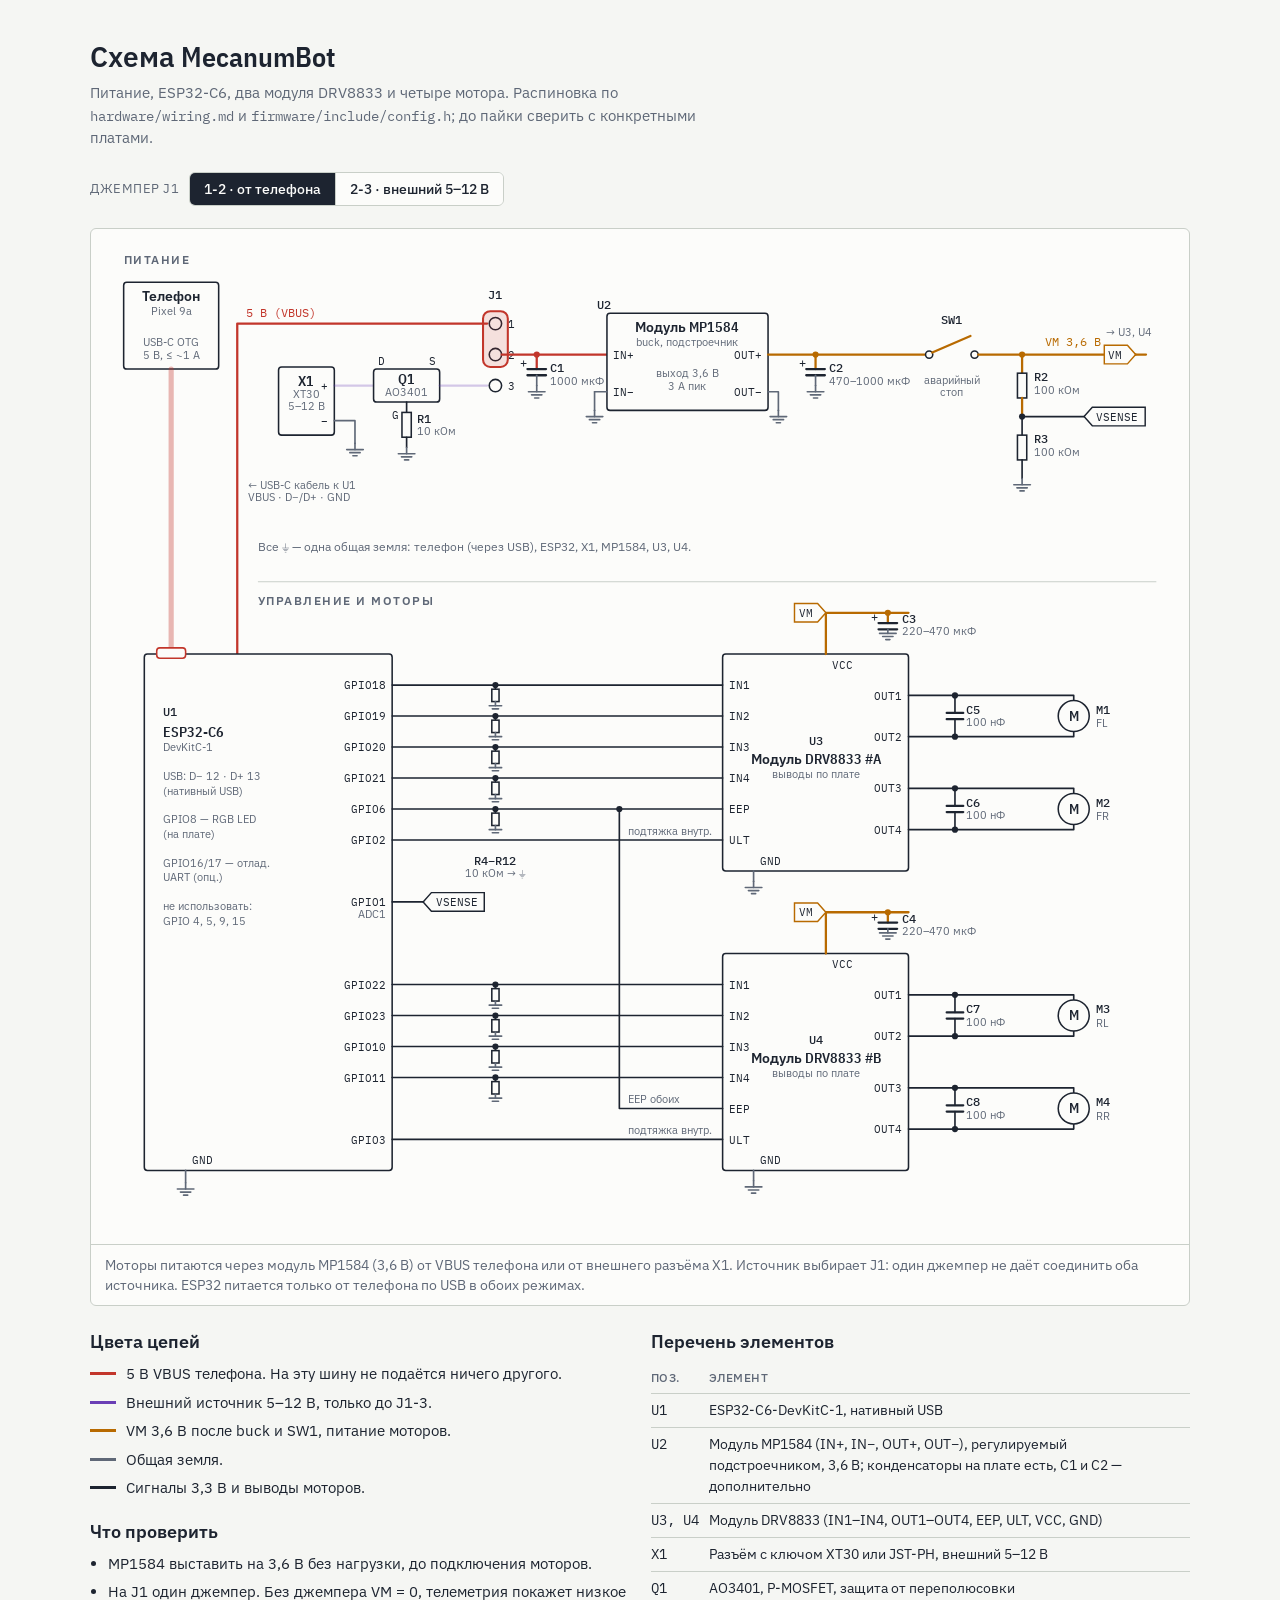
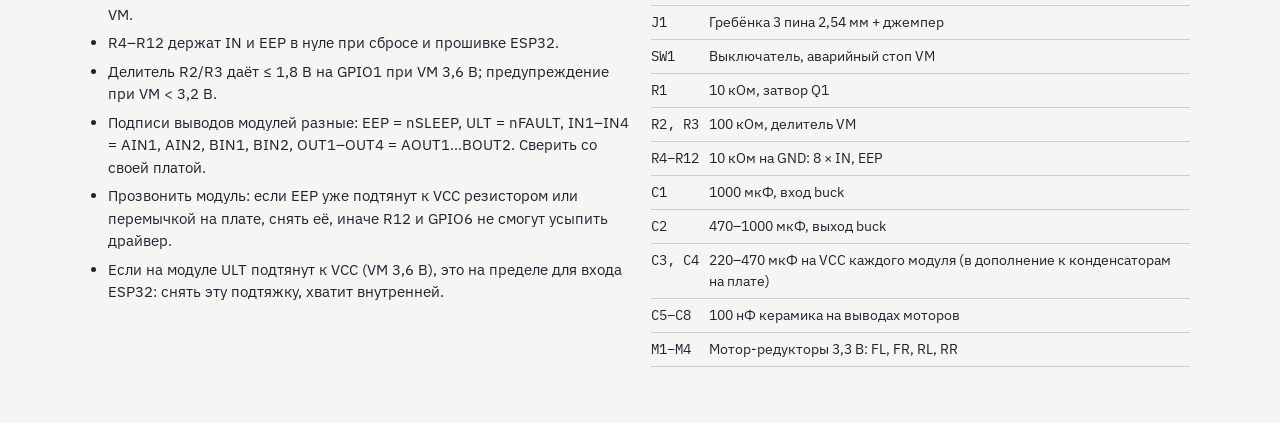
==== hardware/schematic/schematic.html @ 9c764b29 "Move DESIGN.md to docs, schematic to hardware Co-Authored-By: Claude Opus 5.5 <noreply@anthropic.com" ====
<!doctype html>
<html lang="ru">
<meta charset="utf-8">
<meta name="viewport" content="width=device-width, initial-scale=1">
<title>Схема MecanumBot</title>
<link rel="preconnect" href="https://fonts.googleapis.com">
<link rel="stylesheet" href="https://fonts.googleapis.com/css2?family=IBM+Plex+Mono:wght@400;500&family=IBM+Plex+Sans:wght@400;500;600&family=IBM+Plex+Sans+Condensed:wght@500;600&display=swap">
<style>
/* Layout: one wide schematic sheet with a source switch above it; legend and parts list below. */
:root {
  --bg: #f5f6f3; --sheet: #fcfcfa; --ink: #1d2430; --muted: #5f6877; --line: #c9cfc8;
  --v5: #c2362b; --ext: #6a3fb5; --vm: #b86a00; --sig: #1d2430; --gnd: #5f6877;
  --font-body: "IBM Plex Sans", system-ui, sans-serif;
  --font-disp: "IBM Plex Sans Condensed", "IBM Plex Sans", system-ui, sans-serif;
  --font-mono: "IBM Plex Mono", ui-monospace, Menlo, monospace;
}
@media (prefers-color-scheme: dark) { :root:not([data-theme="light"]) {
  --bg: #14171c; --sheet: #1a1e24; --ink: #e3e6ea; --muted: #98a0ab; --line: #343a43;
  --v5: #ff7a6b; --ext: #b69cff; --vm: #f0a640; --sig: #e3e6ea; --gnd: #98a0ab; color-scheme: dark; } }
:root[data-theme="dark"] {
  --bg: #14171c; --sheet: #1a1e24; --ink: #e3e6ea; --muted: #98a0ab; --line: #343a43;
  --v5: #ff7a6b; --ext: #b69cff; --vm: #f0a640; --sig: #e3e6ea; --gnd: #98a0ab; color-scheme: dark; }
body { background: var(--bg); color: var(--ink); font-family: var(--font-body); font-size: 15px; line-height: 1.5; }
main { max-width: 1100px; margin: 0 auto; padding: 28px 16px 48px; display: grid; gap: 22px; }
h1 { font-family: var(--font-disp); font-weight: 600; font-size: 28px; margin: 0; text-wrap: balance; }
h2 { font-family: var(--font-disp); font-weight: 600; font-size: 18px; margin: 0 0 8px; }
.lead { margin: 4px 0 0; color: var(--muted); max-width: 70ch; }
.bar { display: flex; flex-wrap: wrap; gap: 10px; align-items: center; }
.bar span { font-size: 13px; color: var(--muted); letter-spacing: .04em; text-transform: uppercase; }
.seg { display: inline-flex; border: 1px solid var(--line); border-radius: 6px; overflow: hidden; }
.seg button { font: 500 14px var(--font-body); padding: 7px 14px; border: 0; background: var(--sheet); color: var(--ink); cursor: pointer; }
.seg button + button { border-left: 1px solid var(--line); }
.seg button[aria-pressed="true"] { background: var(--ink); color: var(--sheet); }
.seg button:focus-visible { outline: 2px solid var(--vm); outline-offset: -2px; }
figure { margin: 0; background: var(--sheet); border: 1px solid var(--line); border-radius: 6px; }
.scroll { overflow-x: auto; padding: 12px; }
svg { display: block; width: 100%; min-width: 820px; height: auto; }
figcaption { padding: 10px 14px; border-top: 1px solid var(--line); color: var(--muted); font-size: 13.5px; }
.w { fill: none; stroke-width: 1.6; stroke-linejoin: round; stroke-linecap: round; transition: opacity .2s; }
.sig { stroke: var(--sig); } .v5 { stroke: var(--v5); stroke-width: 2.2; } .ext { stroke: var(--ext); stroke-width: 2.2; }
.vm { stroke: var(--vm); stroke-width: 2.2; } .gnd { stroke: var(--gnd); } .mot { stroke: var(--sig); }
.vin { stroke: var(--vin); stroke-width: 2.2; }
.usb { stroke: var(--v5); stroke-width: 5; stroke-opacity: .35; }
.sw { stroke: var(--vm); stroke-width: 2.2; }
.dot { stroke: none; } .dot.sig, .dot.mot { fill: var(--sig); } .dot.vm { fill: var(--vm); } .dot.vin { fill: var(--vin); }
.g line { stroke: var(--gnd); stroke-width: 1.6; stroke-linecap: round; }
.part { fill: var(--sheet); stroke: var(--sig); stroke-width: 1.5; }
.plate { stroke: var(--sig); stroke-width: 2.2; stroke-linecap: round; }
.blk { fill: var(--sheet); stroke: var(--sig); stroke-width: 1.5; }
.port { fill: var(--sheet); stroke: var(--v5); stroke-width: 1.5; }
.jpin { fill: var(--sheet); stroke: var(--sig); stroke-width: 1.5; }
.jcap { fill: var(--vin); fill-opacity: .14; stroke: var(--vin); stroke-width: 2; transition: transform .25s; }
.flag { fill: var(--sheet); stroke-width: 1.4; } .flag.vm { stroke: var(--vm); } .flag.sig { stroke: var(--sig); }
.rule { stroke: var(--line); stroke-width: 1; }
text { fill: var(--ink); font-family: var(--font-body); font-size: 12px; }
.btitle { font-family: var(--font-disp); font-weight: 600; font-size: 14px; }
.ref { font-family: var(--font-mono); font-weight: 500; font-size: 12px; }
.val { fill: var(--muted); font-size: 11px; }
.pin { font-family: var(--font-mono); font-size: 11px; }
.pol { font-family: var(--font-mono); font-size: 12px; }
.mname { font-family: var(--font-disp); font-weight: 600; font-size: 14px; }
.flagt { font-family: var(--font-mono); font-size: 11px; }
.net5 { fill: var(--v5); font-family: var(--font-mono); font-size: 11.5px; }
.netvm { fill: var(--vm); font-family: var(--font-mono); font-size: 11.5px; }
.sect { fill: var(--muted); font-family: var(--font-disp); font-size: 12px; letter-spacing: .12em; font-weight: 600; }
.note { fill: var(--muted); font-size: 12px; }
/* source switch */
figure[data-src="phone"] { --vin: var(--v5); }
figure[data-src="ext"] { --vin: var(--ext); }
figure[data-src="phone"] .ext { opacity: .28; }
figure[data-src="ext"] .v5 { opacity: .28; }
figure[data-src="ext"] #jcap { transform: translateY(30px); }
.cols { display: grid; grid-template-columns: repeat(auto-fit, minmax(300px, 1fr)); gap: 22px; align-items: start; }
.cols > section { min-width: 0; }
.legend { list-style: none; margin: 0; padding: 0; display: grid; gap: 6px; }
.legend li { display: flex; gap: 10px; align-items: baseline; }
.sw-k { flex: 0 0 26px; height: 0; border-top: 3px solid; transform: translateY(-4px); }
ul.rules { margin: 0; padding-left: 18px; display: grid; gap: 6px; }
.tbl { overflow-x: auto; }
table { border-collapse: collapse; width: 100%; font-size: 14px; }
th, td { text-align: left; padding: 6px 10px 6px 0; border-bottom: 1px solid var(--line); vertical-align: top; }
th { font-size: 12px; color: var(--muted); font-weight: 500; letter-spacing: .04em; text-transform: uppercase; }
td:first-child { font-family: var(--font-mono); white-space: nowrap; }
code { font-family: var(--font-mono); font-size: .92em; }
@media (prefers-reduced-motion: reduce) { .w, .jcap { transition: none; } }
</style>
<main>
  <header>
    <h1>Схема MecanumBot</h1>
    <p class="lead">Питание, ESP32-C6, два модуля DRV8833 и четыре мотора. Распиновка по <code>hardware/wiring.md</code> и <code>firmware/include/config.h</code>; до пайки сверить с конкретными платами.</p>
  </header>
  <div class="bar">
    <span>Джемпер J1</span>
    <div class="seg" role="group" aria-label="Положение джемпера J1">
      <button id="src-phone" type="button" aria-pressed="true" data-src="phone">1-2 · от телефона</button>
      <button id="src-ext" type="button" aria-pressed="false" data-src="ext">2-3 · внешний 5–12 В</button>
    </div>
  </div>
  <figure id="sch" data-src="phone">
    <div class="scroll">
<svg viewBox="0 0 1040 960" role="img" aria-label="Принципиальная схема MecanumBot: питание моторов от телефона или внешнего источника через джемпер J1 и MP1584, ESP32-C6 управляет двумя DRV8833 и четырьмя моторами">
<text class="sect" x="20" y="22" text-anchor="start">ПИТАНИЕ</text>
<rect class="blk" x="20" y="40" width="92" height="84" rx="3"/>
<text class="btitle" x="66.0" y="58" text-anchor="middle">Телефон</text>
<text class="val" x="66.0" y="72" text-anchor="middle">Pixel 9a</text>
<text class="val" x="66" y="102" text-anchor="middle">USB-C OTG</text>
<text class="val" x="66" y="114" text-anchor="middle">5 В, ≤ ~1 А</text>
<line class="w usb" x1="66" y1="124" x2="66" y2="400"/>
<text class="val" x="140" y="240" text-anchor="start">← USB-C кабель к U1</text>
<text class="val" x="140" y="252" text-anchor="start">VBUS · D−/D+ · GND</text>
<polyline class="w v5" points="130,400 130,80 372,80"/>
<text class="net5" x="138" y="74" text-anchor="start">5 В (VBUS)</text>
<text class="pin" x="136" y="416" text-anchor="start">5V</text>
<rect class="blk" x="170" y="122" width="54" height="66" rx="3"/>
<text class="btitle" x="197.0" y="140" text-anchor="middle">X1</text>
<text class="val" x="197" y="152" text-anchor="middle">XT30</text>
<text class="val" x="197" y="164" text-anchor="middle">5–12 В</text>
<text class="pin" x="218" y="144" text-anchor="end">+</text>
<text class="pin" x="218" y="178" text-anchor="end">−</text>
<polyline class="w ext" points="224,140 262,140"/>
<polyline class="w gnd" points="224,174 244,174 244,196"/>
<g class="g gnd"><line x1="244" y1="196" x2="244" y2="202"/><line x1="236" y1="202" x2="252" y2="202"/><line x1="239" y1="205" x2="249" y2="205"/><line x1="242" y1="208" x2="246" y2="208"/></g>
<rect class="blk" x="262" y="124" width="64" height="32" rx="3"/>
<text class="btitle" x="294" y="138" text-anchor="middle">Q1</text>
<text class="val" x="294" y="150" text-anchor="middle">AO3401</text>
<text class="pin" x="266" y="120" text-anchor="start">D</text>
<text class="pin" x="322" y="120" text-anchor="end">S</text>
<polyline class="w ext" points="326,140 372,140"/>
<polyline class="w sig" points="294,156 294,166.0"/>
<rect class="part" x="289.5" y="166.0" width="9" height="24"/>
<polyline class="w sig" points="294,190.0 294,200"/>
<text class="ref" x="304" y="176" text-anchor="start">R1</text>
<text class="val" x="304" y="188" text-anchor="start">10 кОм</text>
<g class="g gnd"><line x1="294" y1="200" x2="294" y2="206"/><line x1="286" y1="206" x2="302" y2="206"/><line x1="289" y1="209" x2="299" y2="209"/><line x1="292" y1="212" x2="296" y2="212"/></g>
<text class="pin" x="287" y="172" text-anchor="end">G</text>
<circle class="jpin" cx="380" cy="80" r="6"/>
<text class="pin" x="392" y="84" text-anchor="start">1</text>
<circle class="jpin" cx="380" cy="110" r="6"/>
<text class="pin" x="392" y="114" text-anchor="start">2</text>
<circle class="jpin" cx="380" cy="140" r="6"/>
<text class="pin" x="392" y="144" text-anchor="start">3</text>
<rect id="jcap" class="jcap" x="368" y="68" width="24" height="54" rx="7"/>
<text class="ref" x="380" y="56" text-anchor="middle">J1</text>
<polyline class="w vin" points="386,110 400,110 488,110"/>
<circle class="dot vin" cx="420" cy="110" r="3"/>
<polyline class="w vin" points="420,110 420,124"/>
<line class="plate" x1="411" y1="124" x2="429" y2="124"/>
<line class="plate" x1="411" y1="130" x2="429" y2="130"/>
<text class="pol" x="407" y="122" text-anchor="middle">+</text>
<polyline class="w gnd" points="420,130 420,140"/>
<g class="g gnd"><line x1="420" y1="140" x2="420" y2="146"/><line x1="412" y1="146" x2="428" y2="146"/><line x1="415" y1="149" x2="425" y2="149"/><line x1="418" y1="152" x2="422" y2="152"/></g>
<text class="ref" x="433" y="127" text-anchor="start">C1</text>
<text class="val" x="433" y="139" text-anchor="start">1000 мкФ</text>
<rect class="blk" x="488" y="70" width="156" height="94" rx="3"/>
<text class="btitle" x="566.0" y="88" text-anchor="middle">Модуль MP1584</text>
<text class="val" x="566.0" y="102" text-anchor="middle">buck, подстроечник</text>
<text class="ref" x="478" y="66" text-anchor="start">U2</text>
<text class="val" x="566" y="132" text-anchor="middle">выход 3,6 В</text>
<text class="val" x="566" y="144" text-anchor="middle">3 А пик</text>
<text class="pin" x="494" y="114" text-anchor="start">IN+</text>
<text class="pin" x="494" y="150" text-anchor="start">IN−</text>
<text class="pin" x="638" y="114" text-anchor="end">OUT+</text>
<text class="pin" x="638" y="150" text-anchor="end">OUT−</text>
<polyline class="w gnd" points="476,146 488,146"/>
<polyline class="w gnd" points="476,146 476,164"/>
<g class="g gnd"><line x1="476" y1="164" x2="476" y2="170"/><line x1="468" y1="170" x2="484" y2="170"/><line x1="471" y1="173" x2="481" y2="173"/><line x1="474" y1="176" x2="478" y2="176"/></g>
<polyline class="w gnd" points="644,146 654,146 654,164"/>
<g class="g gnd"><line x1="654" y1="164" x2="654" y2="170"/><line x1="646" y1="170" x2="662" y2="170"/><line x1="649" y1="173" x2="659" y2="173"/><line x1="652" y1="176" x2="656" y2="176"/></g>
<polyline class="w vm" points="644,110 796,110"/>
<circle class="dot vm" cx="690" cy="110" r="3"/>
<polyline class="w vm" points="690,110 690,124"/>
<line class="plate" x1="681" y1="124" x2="699" y2="124"/>
<line class="plate" x1="681" y1="130" x2="699" y2="130"/>
<text class="pol" x="677" y="122" text-anchor="middle">+</text>
<polyline class="w gnd" points="690,130 690,140"/>
<g class="g gnd"><line x1="690" y1="140" x2="690" y2="146"/><line x1="682" y1="146" x2="698" y2="146"/><line x1="685" y1="149" x2="695" y2="149"/><line x1="688" y1="152" x2="692" y2="152"/></g>
<text class="ref" x="703" y="127" text-anchor="start">C2</text>
<text class="val" x="703" y="139" text-anchor="start">470–1000 мкФ</text>
<circle class="jpin" cx="800" cy="110" r="3.5"/>
<circle class="jpin" cx="844" cy="110" r="3.5"/>
<line class="w sw" x1="803" y1="108" x2="840" y2="92"/>
<text class="ref" x="822" y="80" text-anchor="middle">SW1</text>
<text class="val" x="822" y="138" text-anchor="middle">аварийный</text>
<text class="val" x="822" y="150" text-anchor="middle">стоп</text>
<polyline class="w vm" points="847.5,110 1000,110"/>
<text class="netvm" x="912" y="102" text-anchor="start">VM 3,6 В</text>
<circle class="dot vm" cx="890" cy="110" r="3"/>
<polyline class="w vm" points="890,110 890,128.0"/>
<rect class="part" x="885.5" y="128.0" width="9" height="24"/>
<polyline class="w vm" points="890,152.0 890,170"/>
<text class="ref" x="902" y="136" text-anchor="start">R2</text>
<text class="val" x="902" y="148" text-anchor="start">100 кОм</text>
<circle class="dot sig" cx="890" cy="170" r="3"/>
<polyline class="w sig" points="890,170 890,188.0"/>
<rect class="part" x="885.5" y="188.0" width="9" height="24"/>
<polyline class="w sig" points="890,212.0 890,230"/>
<text class="ref" x="902" y="196" text-anchor="start">R3</text>
<text class="val" x="902" y="208" text-anchor="start">100 кОм</text>
<g class="g gnd"><line x1="890" y1="230" x2="890" y2="236"/><line x1="882" y1="236" x2="898" y2="236"/><line x1="885" y1="239" x2="895" y2="239"/><line x1="888" y1="242" x2="892" y2="242"/></g>
<polyline class="w sig" points="890,170 950,170"/>
<polygon class="flag sig" points="950,170 958,161 1009.2,161 1009.2,179 958,179"/>
<text class="flagt" x="962" y="174" text-anchor="start">VSENSE</text>
<polygon class="flag vm" points="1000,110 992,101 969.6,101 969.6,119 992,119"/>
<text class="flagt" x="973.6" y="114" text-anchor="start">VM</text>
<polyline class="w vm" points="1000,110 1010,110"/>
<text class="val" x="1016" y="92" text-anchor="end">→ U3, U4</text>
<text class="note" x="150" y="300" text-anchor="start">Все ⏚ — одна общая земля: телефон (через USB), ESP32, X1, MP1584, U3, U4.</text>
<text class="sect" x="150" y="352" text-anchor="start">УПРАВЛЕНИЕ И МОТОРЫ</text>
<line class="rule" x1="150" y1="330" x2="1020" y2="330"/>
<rect class="blk" x="40" y="400" width="240" height="500" rx="3"/>
<text class="ref" x="58" y="460" text-anchor="start">U1</text>
<text class="btitle" x="58" y="480" text-anchor="start">ESP32-C6</text>
<text class="val" x="58" y="494" text-anchor="start">DevKitC-1</text>
<text class="val" x="58" y="522" text-anchor="start">USB: D− 12 · D+ 13</text>
<text class="val" x="58" y="536" text-anchor="start">(нативный USB)</text>
<text class="val" x="58" y="564" text-anchor="start">GPIO8 — RGB LED</text>
<text class="val" x="58" y="578" text-anchor="start">(на плате)</text>
<text class="val" x="58" y="606" text-anchor="start">GPIO16/17 — отлад.</text>
<text class="val" x="58" y="620" text-anchor="start">UART (опц.)</text>
<text class="val" x="58" y="648" text-anchor="start">не использовать:</text>
<text class="val" x="58" y="662" text-anchor="start">GPIO 4, 5, 9, 15</text>
<rect class="port" x="52" y="394" width="28" height="10" rx="3"/>
<polyline class="w gnd" points="80,900 80,912"/>
<g class="g gnd"><line x1="80" y1="912" x2="80" y2="918"/><line x1="72" y1="918" x2="88" y2="918"/><line x1="75" y1="921" x2="85" y2="921"/><line x1="78" y1="924" x2="82" y2="924"/></g>
<text class="pin" x="86" y="894" text-anchor="start">GND</text>
<rect class="blk" x="600" y="400" width="180" height="210" rx="3"/>
<text class="ref" x="690.0" y="488" text-anchor="middle">U3</text>
<text class="btitle" x="690.0" y="506" text-anchor="middle">Модуль DRV8833 #A</text>
<text class="val" x="690.0" y="520" text-anchor="middle">выводы по плате</text>
<polyline class="w sig" points="280,430 600,430"/>
<text class="pin" x="274" y="434" text-anchor="end">GPIO18</text>
<text class="pin" x="606" y="434" text-anchor="start">IN1</text>
<circle class="dot sig" cx="380" cy="430" r="3"/>
<polyline class="w sig" points="380,430 380,434"/>
<rect class="part" x="376.5" y="434" width="7" height="12"/>
<g class="g gnd"><line x1="380" y1="446" x2="380" y2="450"/><line x1="374" y1="450" x2="386" y2="450"/><line x1="377" y1="453" x2="383" y2="453"/></g>
<polyline class="w sig" points="280,460 600,460"/>
<text class="pin" x="274" y="464" text-anchor="end">GPIO19</text>
<text class="pin" x="606" y="464" text-anchor="start">IN2</text>
<circle class="dot sig" cx="380" cy="460" r="3"/>
<polyline class="w sig" points="380,460 380,464"/>
<rect class="part" x="376.5" y="464" width="7" height="12"/>
<g class="g gnd"><line x1="380" y1="476" x2="380" y2="480"/><line x1="374" y1="480" x2="386" y2="480"/><line x1="377" y1="483" x2="383" y2="483"/></g>
<polyline class="w sig" points="280,490 600,490"/>
<text class="pin" x="274" y="494" text-anchor="end">GPIO20</text>
<text class="pin" x="606" y="494" text-anchor="start">IN3</text>
<circle class="dot sig" cx="380" cy="490" r="3"/>
<polyline class="w sig" points="380,490 380,494"/>
<rect class="part" x="376.5" y="494" width="7" height="12"/>
<g class="g gnd"><line x1="380" y1="506" x2="380" y2="510"/><line x1="374" y1="510" x2="386" y2="510"/><line x1="377" y1="513" x2="383" y2="513"/></g>
<polyline class="w sig" points="280,520 600,520"/>
<text class="pin" x="274" y="524" text-anchor="end">GPIO21</text>
<text class="pin" x="606" y="524" text-anchor="start">IN4</text>
<circle class="dot sig" cx="380" cy="520" r="3"/>
<polyline class="w sig" points="380,520 380,524"/>
<rect class="part" x="376.5" y="524" width="7" height="12"/>
<g class="g gnd"><line x1="380" y1="536" x2="380" y2="540"/><line x1="374" y1="540" x2="386" y2="540"/><line x1="377" y1="543" x2="383" y2="543"/></g>
<text class="pin" x="606" y="554" text-anchor="start">EEP</text>
<polyline class="w sig" points="280,580 600,580"/>
<text class="pin" x="274" y="584" text-anchor="end">GPIO2</text>
<text class="pin" x="606" y="584" text-anchor="start">ULT</text>
<text class="val" x="508" y="575" text-anchor="start">подтяжка внутр.</text>
<polyline class="w vm" points="700,400 700,360 780,360"/>
<polygon class="flag vm" points="700,360 692,351 669.6,351 669.6,369 692,369"/>
<text class="flagt" x="673.6" y="364" text-anchor="start">VM</text>
<circle class="dot vm" cx="760" cy="360" r="3"/>
<polyline class="w vm" points="760,360 760,370"/>
<line class="plate" x1="751" y1="370" x2="769" y2="370"/>
<line class="plate" x1="751" y1="376" x2="769" y2="376"/>
<text class="pol" x="747" y="368" text-anchor="middle">+</text>
<polyline class="w gnd" points="760,376 760,380"/>
<g class="g gnd"><line x1="752" y1="380" x2="768" y2="380"/><line x1="755" y1="383" x2="765" y2="383"/><line x1="758" y1="386" x2="762" y2="386"/></g>
<text class="ref" x="774" y="370" text-anchor="start">C3</text>
<text class="val" x="774" y="382" text-anchor="start">220–470 мкФ</text>
<text class="pin" x="706" y="414" text-anchor="start">VCC</text>
<polyline class="w gnd" points="630,610 630,620"/>
<g class="g gnd"><line x1="630" y1="620" x2="630" y2="626"/><line x1="622" y1="626" x2="638" y2="626"/><line x1="625" y1="629" x2="635" y2="629"/><line x1="628" y1="632" x2="632" y2="632"/></g>
<text class="pin" x="636" y="604" text-anchor="start">GND</text>
<text class="pin" x="774" y="444" text-anchor="end">OUT1</text>
<text class="pin" x="774" y="484" text-anchor="end">OUT2</text>
<text class="pin" x="774" y="534" text-anchor="end">OUT3</text>
<text class="pin" x="774" y="574" text-anchor="end">OUT4</text>
<polyline class="w mot" points="780,440 940,440 940,445"/>
<polyline class="w mot" points="780,480 940,480 940,475"/>
<circle class="part" cx="940" cy="460" r="15"/>
<text class="mname" x="940" y="464.5" text-anchor="middle">M</text>
<text class="ref" x="962" y="458" text-anchor="start">M1</text>
<text class="val" x="962" y="471" text-anchor="start">FL</text>
<circle class="dot mot" cx="825" cy="440" r="3"/>
<circle class="dot mot" cx="825" cy="480" r="3"/>
<polyline class="w mot" points="825,440 825,457.0"/>
<line class="plate" x1="817" y1="457.0" x2="833" y2="457.0"/>
<line class="plate" x1="817" y1="463.0" x2="833" y2="463.0"/>
<polyline class="w mot" points="825,463.0 825,480"/>
<text class="ref" x="836" y="458.0" text-anchor="start">C5</text>
<text class="val" x="836" y="470.0" text-anchor="start">100 нФ</text>
<polyline class="w mot" points="780,530 940,530 940,535"/>
<polyline class="w mot" points="780,570 940,570 940,565"/>
<circle class="part" cx="940" cy="550" r="15"/>
<text class="mname" x="940" y="554.5" text-anchor="middle">M</text>
<text class="ref" x="962" y="548" text-anchor="start">M2</text>
<text class="val" x="962" y="561" text-anchor="start">FR</text>
<circle class="dot mot" cx="825" cy="530" r="3"/>
<circle class="dot mot" cx="825" cy="570" r="3"/>
<polyline class="w mot" points="825,530 825,547.0"/>
<line class="plate" x1="817" y1="547.0" x2="833" y2="547.0"/>
<line class="plate" x1="817" y1="553.0" x2="833" y2="553.0"/>
<polyline class="w mot" points="825,553.0 825,570"/>
<text class="ref" x="836" y="548.0" text-anchor="start">C6</text>
<text class="val" x="836" y="560.0" text-anchor="start">100 нФ</text>
<rect class="blk" x="600" y="690" width="180" height="210" rx="3"/>
<text class="ref" x="690.0" y="778" text-anchor="middle">U4</text>
<text class="btitle" x="690.0" y="796" text-anchor="middle">Модуль DRV8833 #B</text>
<text class="val" x="690.0" y="810" text-anchor="middle">выводы по плате</text>
<polyline class="w sig" points="280,720 600,720"/>
<text class="pin" x="274" y="724" text-anchor="end">GPIO22</text>
<text class="pin" x="606" y="724" text-anchor="start">IN1</text>
<circle class="dot sig" cx="380" cy="720" r="3"/>
<polyline class="w sig" points="380,720 380,724"/>
<rect class="part" x="376.5" y="724" width="7" height="12"/>
<g class="g gnd"><line x1="380" y1="736" x2="380" y2="740"/><line x1="374" y1="740" x2="386" y2="740"/><line x1="377" y1="743" x2="383" y2="743"/></g>
<polyline class="w sig" points="280,750 600,750"/>
<text class="pin" x="274" y="754" text-anchor="end">GPIO23</text>
<text class="pin" x="606" y="754" text-anchor="start">IN2</text>
<circle class="dot sig" cx="380" cy="750" r="3"/>
<polyline class="w sig" points="380,750 380,754"/>
<rect class="part" x="376.5" y="754" width="7" height="12"/>
<g class="g gnd"><line x1="380" y1="766" x2="380" y2="770"/><line x1="374" y1="770" x2="386" y2="770"/><line x1="377" y1="773" x2="383" y2="773"/></g>
<polyline class="w sig" points="280,780 600,780"/>
<text class="pin" x="274" y="784" text-anchor="end">GPIO10</text>
<text class="pin" x="606" y="784" text-anchor="start">IN3</text>
<circle class="dot sig" cx="380" cy="780" r="3"/>
<polyline class="w sig" points="380,780 380,784"/>
<rect class="part" x="376.5" y="784" width="7" height="12"/>
<g class="g gnd"><line x1="380" y1="796" x2="380" y2="800"/><line x1="374" y1="800" x2="386" y2="800"/><line x1="377" y1="803" x2="383" y2="803"/></g>
<polyline class="w sig" points="280,810 600,810"/>
<text class="pin" x="274" y="814" text-anchor="end">GPIO11</text>
<text class="pin" x="606" y="814" text-anchor="start">IN4</text>
<circle class="dot sig" cx="380" cy="810" r="3"/>
<polyline class="w sig" points="380,810 380,814"/>
<rect class="part" x="376.5" y="814" width="7" height="12"/>
<g class="g gnd"><line x1="380" y1="826" x2="380" y2="830"/><line x1="374" y1="830" x2="386" y2="830"/><line x1="377" y1="833" x2="383" y2="833"/></g>
<text class="pin" x="606" y="844" text-anchor="start">EEP</text>
<polyline class="w sig" points="280,870 600,870"/>
<text class="pin" x="274" y="874" text-anchor="end">GPIO3</text>
<text class="pin" x="606" y="874" text-anchor="start">ULT</text>
<text class="val" x="508" y="865" text-anchor="start">подтяжка внутр.</text>
<polyline class="w vm" points="700,690 700,650 780,650"/>
<polygon class="flag vm" points="700,650 692,641 669.6,641 669.6,659 692,659"/>
<text class="flagt" x="673.6" y="654" text-anchor="start">VM</text>
<circle class="dot vm" cx="760" cy="650" r="3"/>
<polyline class="w vm" points="760,650 760,660"/>
<line class="plate" x1="751" y1="660" x2="769" y2="660"/>
<line class="plate" x1="751" y1="666" x2="769" y2="666"/>
<text class="pol" x="747" y="658" text-anchor="middle">+</text>
<polyline class="w gnd" points="760,666 760,670"/>
<g class="g gnd"><line x1="752" y1="670" x2="768" y2="670"/><line x1="755" y1="673" x2="765" y2="673"/><line x1="758" y1="676" x2="762" y2="676"/></g>
<text class="ref" x="774" y="660" text-anchor="start">C4</text>
<text class="val" x="774" y="672" text-anchor="start">220–470 мкФ</text>
<text class="pin" x="706" y="704" text-anchor="start">VCC</text>
<polyline class="w gnd" points="630,900 630,910"/>
<g class="g gnd"><line x1="630" y1="910" x2="630" y2="916"/><line x1="622" y1="916" x2="638" y2="916"/><line x1="625" y1="919" x2="635" y2="919"/><line x1="628" y1="922" x2="632" y2="922"/></g>
<text class="pin" x="636" y="894" text-anchor="start">GND</text>
<text class="pin" x="774" y="734" text-anchor="end">OUT1</text>
<text class="pin" x="774" y="774" text-anchor="end">OUT2</text>
<text class="pin" x="774" y="824" text-anchor="end">OUT3</text>
<text class="pin" x="774" y="864" text-anchor="end">OUT4</text>
<polyline class="w mot" points="780,730 940,730 940,735"/>
<polyline class="w mot" points="780,770 940,770 940,765"/>
<circle class="part" cx="940" cy="750" r="15"/>
<text class="mname" x="940" y="754.5" text-anchor="middle">M</text>
<text class="ref" x="962" y="748" text-anchor="start">M3</text>
<text class="val" x="962" y="761" text-anchor="start">RL</text>
<circle class="dot mot" cx="825" cy="730" r="3"/>
<circle class="dot mot" cx="825" cy="770" r="3"/>
<polyline class="w mot" points="825,730 825,747.0"/>
<line class="plate" x1="817" y1="747.0" x2="833" y2="747.0"/>
<line class="plate" x1="817" y1="753.0" x2="833" y2="753.0"/>
<polyline class="w mot" points="825,753.0 825,770"/>
<text class="ref" x="836" y="748.0" text-anchor="start">C7</text>
<text class="val" x="836" y="760.0" text-anchor="start">100 нФ</text>
<polyline class="w mot" points="780,820 940,820 940,825"/>
<polyline class="w mot" points="780,860 940,860 940,855"/>
<circle class="part" cx="940" cy="840" r="15"/>
<text class="mname" x="940" y="844.5" text-anchor="middle">M</text>
<text class="ref" x="962" y="838" text-anchor="start">M4</text>
<text class="val" x="962" y="851" text-anchor="start">RR</text>
<circle class="dot mot" cx="825" cy="820" r="3"/>
<circle class="dot mot" cx="825" cy="860" r="3"/>
<polyline class="w mot" points="825,820 825,837.0"/>
<line class="plate" x1="817" y1="837.0" x2="833" y2="837.0"/>
<line class="plate" x1="817" y1="843.0" x2="833" y2="843.0"/>
<polyline class="w mot" points="825,843.0 825,860"/>
<text class="ref" x="836" y="838.0" text-anchor="start">C8</text>
<text class="val" x="836" y="850.0" text-anchor="start">100 нФ</text>
<polyline class="w sig" points="280,550 600,550"/>
<text class="pin" x="274" y="554" text-anchor="end">GPIO6</text>
<circle class="dot sig" cx="380" cy="550" r="3"/>
<polyline class="w sig" points="380,550 380,554"/>
<rect class="part" x="376.5" y="554" width="7" height="12"/>
<g class="g gnd"><line x1="380" y1="566" x2="380" y2="570"/><line x1="374" y1="570" x2="386" y2="570"/><line x1="377" y1="573" x2="383" y2="573"/></g>
<circle class="dot sig" cx="500" cy="550" r="3"/>
<polyline class="w sig" points="500,550 500,840 600,840"/>
<text class="val" x="508" y="835" text-anchor="start">EEP обоих</text>
<text class="ref" x="380" y="604" text-anchor="middle">R4–R12</text>
<text class="val" x="380" y="616" text-anchor="middle">10 кОм → ⏚</text>
<polyline class="w sig" points="280,640 310,640"/>
<polygon class="flag sig" points="310,640 318,631 369.2,631 369.2,649 318,649"/>
<text class="flagt" x="322" y="644" text-anchor="start">VSENSE</text>
<text class="pin" x="274" y="644" text-anchor="end">GPIO1</text>
<text class="val" x="274" y="656" text-anchor="end">ADC1</text>
</svg>
    </div>
    <figcaption>Моторы питаются через модуль MP1584 (3,6 В) от VBUS телефона или от внешнего разъёма X1. Источник выбирает J1: один джемпер не даёт соединить оба источника. ESP32 питается только от телефона по USB в обоих режимах.</figcaption>
  </figure>
  <div class="cols">
    <section>
      <h2>Цвета цепей</h2>
      <ul class="legend">
        <li><span class="sw-k" style="border-color: var(--v5)"></span><span>5 В VBUS телефона. На эту шину не подаётся ничего другого.</span></li>
        <li><span class="sw-k" style="border-color: var(--ext)"></span><span>Внешний источник 5–12 В, только до J1-3.</span></li>
        <li><span class="sw-k" style="border-color: var(--vm)"></span><span>VM 3,6 В после buck и SW1, питание моторов.</span></li>
        <li><span class="sw-k" style="border-color: var(--gnd)"></span><span>Общая земля.</span></li>
        <li><span class="sw-k" style="border-color: var(--sig)"></span><span>Сигналы 3,3 В и выводы моторов.</span></li>
      </ul>
      <h2 style="margin-top:18px">Что проверить</h2>
      <ul class="rules">
        <li>MP1584 выставить на 3,6 В без нагрузки, до подключения моторов.</li>
        <li>На J1 один джемпер. Без джемпера VM = 0, телеметрия покажет низкое VM.</li>
        <li>R4–R12 держат IN и EEP в нуле при сбросе и прошивке ESP32.</li>
        <li>Делитель R2/R3 даёт ≤ 1,8 В на GPIO1 при VM 3,6 В; предупреждение при VM &lt; 3,2 В.</li>
        <li>Подписи выводов модулей разные: EEP = nSLEEP, ULT = nFAULT, IN1–IN4 = AIN1, AIN2, BIN1, BIN2, OUT1–OUT4 = AOUT1…BOUT2. Сверить со своей платой.</li>
        <li>Прозвонить модуль: если EEP уже подтянут к VCC резистором или перемычкой на плате, снять её, иначе R12 и GPIO6 не смогут усыпить драйвер.</li>
        <li>Если на модуле ULT подтянут к VCC (VM 3,6 В), это на пределе для входа ESP32: снять эту подтяжку, хватит внутренней.</li>
      </ul>
    </section>
    <section>
      <h2>Перечень элементов</h2>
      <div class="tbl"><table>
        <thead><tr><th>Поз.</th><th>Элемент</th></tr></thead>
        <tbody>
          <tr><td>U1</td><td>ESP32-C6-DevKitC-1, нативный USB</td></tr>
          <tr><td>U2</td><td>Модуль MP1584 (IN+, IN−, OUT+, OUT−), регулируемый подстроечником, 3,6 В; конденсаторы на плате есть, C1 и C2 — дополнительно</td></tr>
          <tr><td>U3, U4</td><td>Модуль DRV8833 (IN1–IN4, OUT1–OUT4, EEP, ULT, VCC, GND)</td></tr>
          <tr><td>X1</td><td>Разъём с ключом XT30 или JST-PH, внешний 5–12 В</td></tr>
          <tr><td>Q1</td><td>AO3401, P-MOSFET, защита от переполюсовки</td></tr>
          <tr><td>J1</td><td>Гребёнка 3 пина 2,54 мм + джемпер</td></tr>
          <tr><td>SW1</td><td>Выключатель, аварийный стоп VM</td></tr>
          <tr><td>R1</td><td>10 кОм, затвор Q1</td></tr>
          <tr><td>R2, R3</td><td>100 кОм, делитель VM</td></tr>
          <tr><td>R4–R12</td><td>10 кОм на GND: 8 × IN, EEP</td></tr>
          <tr><td>C1</td><td>1000 мкФ, вход buck</td></tr>
          <tr><td>C2</td><td>470–1000 мкФ, выход buck</td></tr>
          <tr><td>C3, C4</td><td>220–470 мкФ на VCC каждого модуля (в дополнение к конденсаторам на плате)</td></tr>
          <tr><td>C5–C8</td><td>100 нФ керамика на выводах моторов</td></tr>
          <tr><td>M1–M4</td><td>Мотор-редукторы 3,3 В: FL, FR, RL, RR</td></tr>
        </tbody>
      </table></div>
    </section>
  </div>
</main>
<script>
(() => {
  const fig = document.getElementById('sch');
  const btns = document.querySelectorAll('.seg button');
  btns.forEach(b => b.addEventListener('click', () => {
    fig.dataset.src = b.dataset.src;
    btns.forEach(x => x.setAttribute('aria-pressed', String(x === b)));
  }));
})();
</script>
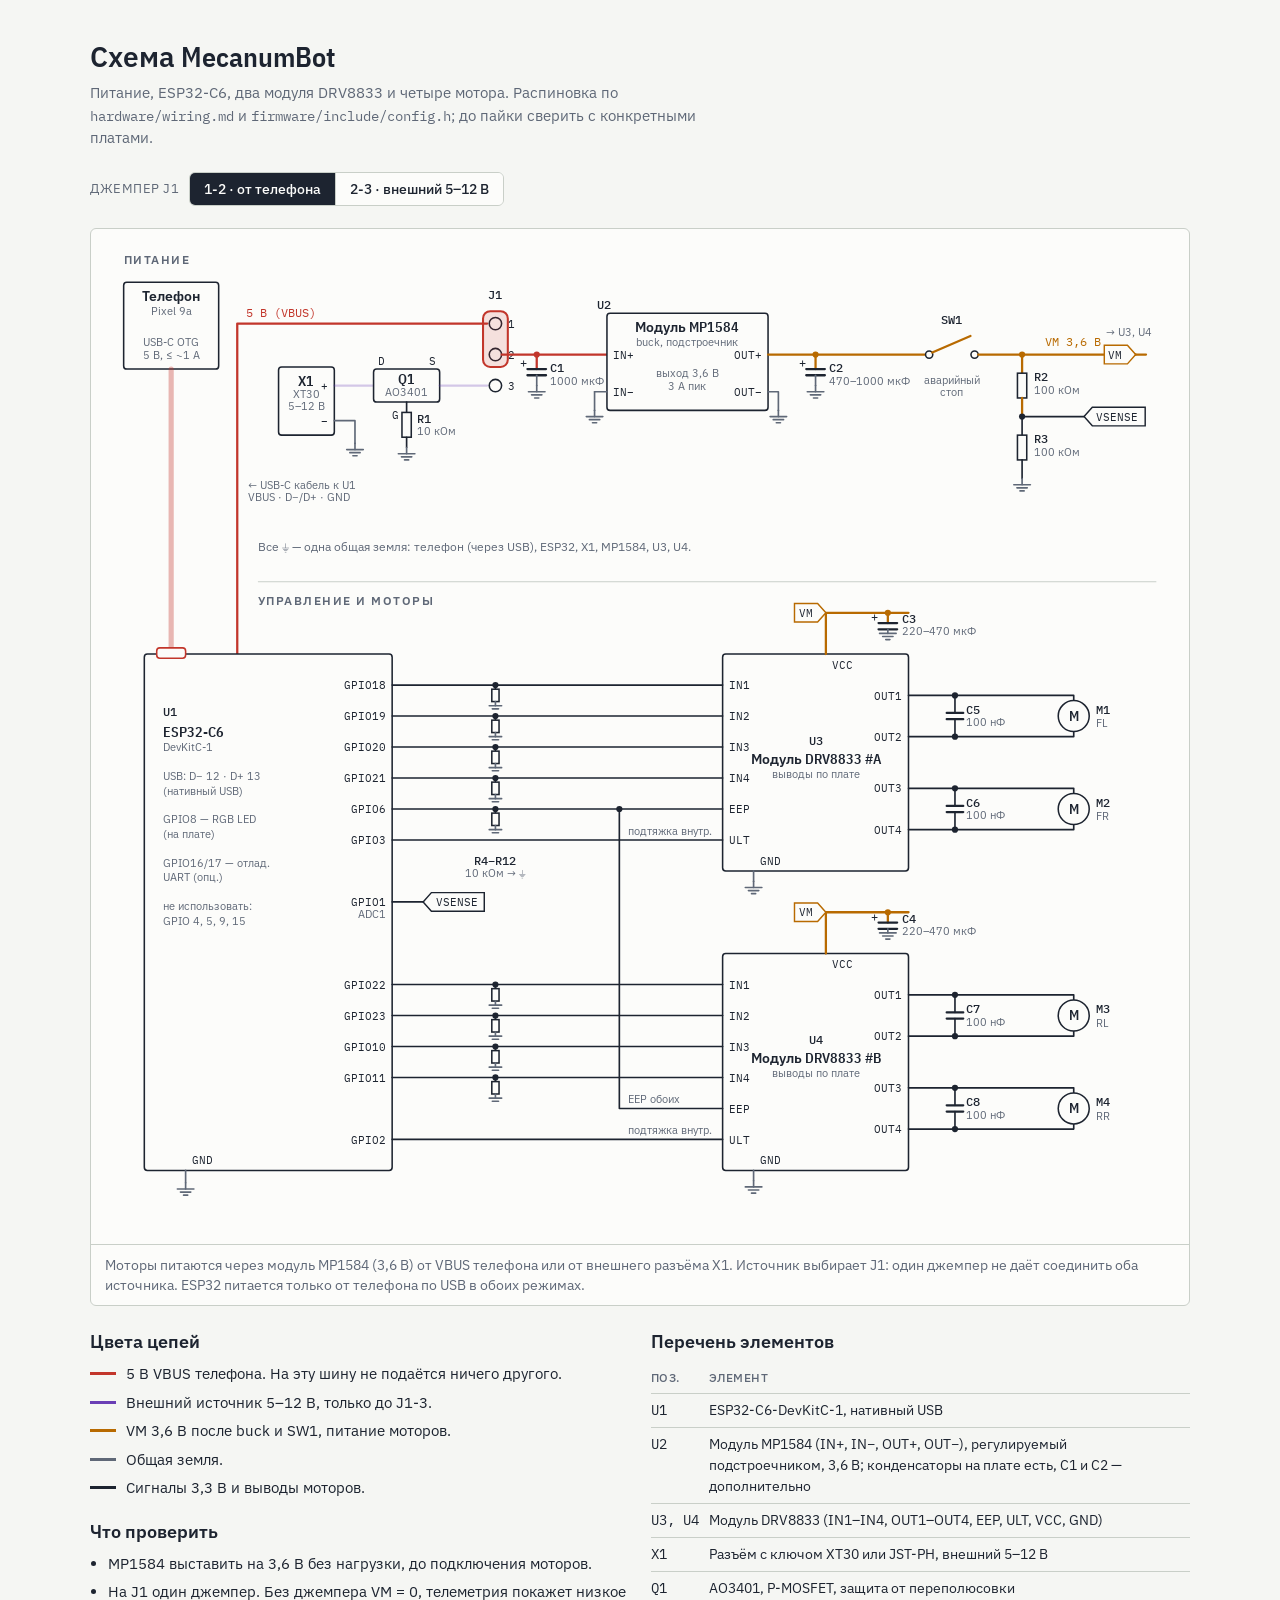
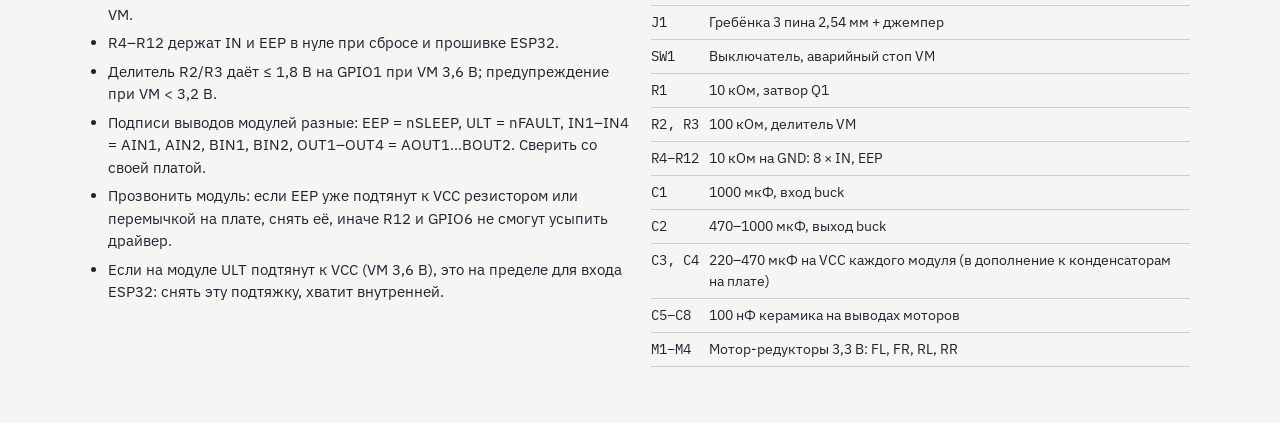
==== commit c7c07bfb: "Hardware: swap nFAULT pins (A = GPIO3, B = GPIO2) Co-Authored-By: Claude Opus 5.5 <noreply@anthropic" ====
--- a/hardware/schematic/schematic.html
+++ b/hardware/schematic/schematic.html
@@ -257,7 +257,7 @@
 <g class="g gnd"><line x1="380" y1="536" x2="380" y2="540"/><line x1="374" y1="540" x2="386" y2="540"/><line x1="377" y1="543" x2="383" y2="543"/></g>
 <text class="pin" x="606" y="554" text-anchor="start">EEP</text>
 <polyline class="w sig" points="280,580 600,580"/>
-<text class="pin" x="274" y="584" text-anchor="end">GPIO2</text>
+<text class="pin" x="274" y="584" text-anchor="end">GPIO3</text>
 <text class="pin" x="606" y="584" text-anchor="start">ULT</text>
 <text class="val" x="508" y="575" text-anchor="start">подтяжка внутр.</text>
 <polyline class="w vm" points="700,400 700,360 780,360"/>
@@ -342,7 +342,7 @@
 <g class="g gnd"><line x1="380" y1="826" x2="380" y2="830"/><line x1="374" y1="830" x2="386" y2="830"/><line x1="377" y1="833" x2="383" y2="833"/></g>
 <text class="pin" x="606" y="844" text-anchor="start">EEP</text>
 <polyline class="w sig" points="280,870 600,870"/>
-<text class="pin" x="274" y="874" text-anchor="end">GPIO3</text>
+<text class="pin" x="274" y="874" text-anchor="end">GPIO2</text>
 <text class="pin" x="606" y="874" text-anchor="start">ULT</text>
 <text class="val" x="508" y="865" text-anchor="start">подтяжка внутр.</text>
 <polyline class="w vm" points="700,690 700,650 780,650"/>
